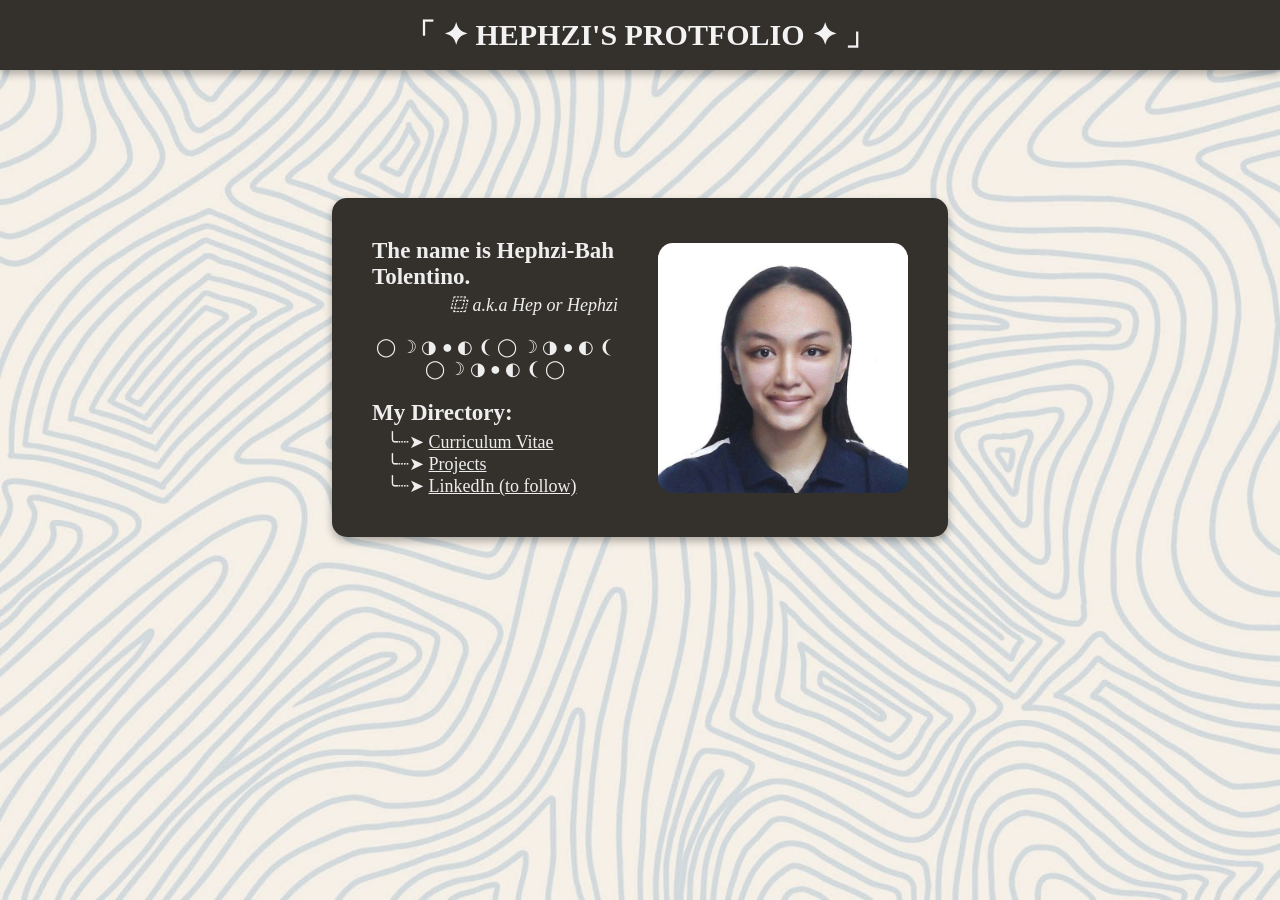
==== index.html @ 8d454d02 "Update on image" ====
<!DOCTYPE html>
<html>
     <title>
          My Portfolio
     </title>

     <head>
          <style>
               @font-face {
                    font-family: 'Georgia';
                    src: url('Georgia.ttf') format('truetype');
               }

               * {
                    margin: 0;
                    padding: 0;

                    font-family: 'Georgia';
               }

               body {
                    min-height: 100vh;
                    background-color: #f4f3ee;
               }

               body::before {
                    content: "";
                    position: fixed;
                    top: 0; left: 0; right: 0; bottom: 0;

                    background-image: url('image/bg.jpg');
                    background-size: cover;
                    background-position: center;
                    background-repeat: no-repeat;
                    background-attachment: fixed;
                    
                    opacity: 50%;
                    z-index: -1;
               }

               .rectangle-bar {
                    font-size: 30px;
                    height: 60px;
                    padding: 5px;

                    background-color: #34312d;
                    border: none;
                    display: flex;
                    justify-content: center;
                    align-items: center;
                    color: #f3f3f4;

                    box-shadow: 0 4px 8px rgba(0, 0, 0, 0.3);
               }

               .id-card {
                    font-size: 30px;
                    width: 45%;
                    padding: 20px;

                    background-color: #34312d;
                    display: flex; 
                    align-items: center;
                    color: #EEEEEE;

                    margin: auto;
                    margin-top: 10%;
                    border-radius: 15px;

                    box-shadow: 0 4px 8px rgba(0, 0, 0, 0.3);
               }

               .text-container {
                    display: flex;
                    flex-direction: column;
                    align-content: center;
                    align-self: center;

                    height: 100%;
                    width: 170%;
                    padding: 20px;
               }

               .image-container {
                    display: flex;
                    align-content: right;
                    align-self: right;
                    justify-content: right;

                    height: 100%;
                    width: 100%;
                    padding: 20px;
               }

               .id-card img {
                    width: 250px; 
                    border-radius: 15px;
               }

               #alias {
                    font-style: italic; 
                    font-size: 18px; 
                    text-align: right;
               }

               #break {
                    font-size: 18px; 
                    text-align: center; 
                    color: #EEEEEE; 
                    margin-top: 20px;
                    margin-bottom: 20px;
               }

               .links {
                    font-size: 18px;
                    text-align: left;
                    margin-left: 15px;
               }

               .links a {
                    text-decoration: underline;
                    color: #EEEEEE;
               }

               h4, h5 {
                    font-size: 23px;
                    margin-bottom: 5px;
               }

               .bold {
                    font-weight: bold;
               }

               .id-inside {
                    width: 100%;
                    display: flex;
                    flex-direction: row;
                    align-items: center;
                    justify-content: center;
               }
          </style>
     </head>

     <body>

          <div class="rectangle-bar">
               <span class="bold">「 ✦  HEPHZI'S PROTFOLIO ✦ 」</span>
          </div>

          <div class="id-card">
               <div class="id-inside">
                    <div class="text-container">
                         <h4>
                                   The name is Hephzi-Bah Tolentino.
                         </h4>

                         <p id="alias">
                                   ⿻ a.k.a Hep or Hephzi
                         </p>

                         <p id="break">
                                   ◯ ☽ ◑ ● ◐ ❨ ◯ ☽ ◑ ● ◐ ❨ ◯ ☽ ◑ ● ◐ ❨ ◯
                         </p>

                         <h5>
                                   My Directory:
                         </h5>

                         <p class="links">
                                   ╰┈➤ <a href="aboutme.html"> Curriculum Vitae </a> <br>
                                   ╰┈➤ <a href="https://github.com/strangeshands?tab=repositories" target="_blank" rel="noopener noreferrer"> Projects </a> <br>
                                   ╰┈➤ <a href=""> LinkedIn (to follow) </a> <br>
                         </p>
                    </div>
                    
                    <div class="image-container">
                         <img src="image/hep-pfp.jpg"/>
                    </div>
               </div>
           </div>    

     </body>
</html>
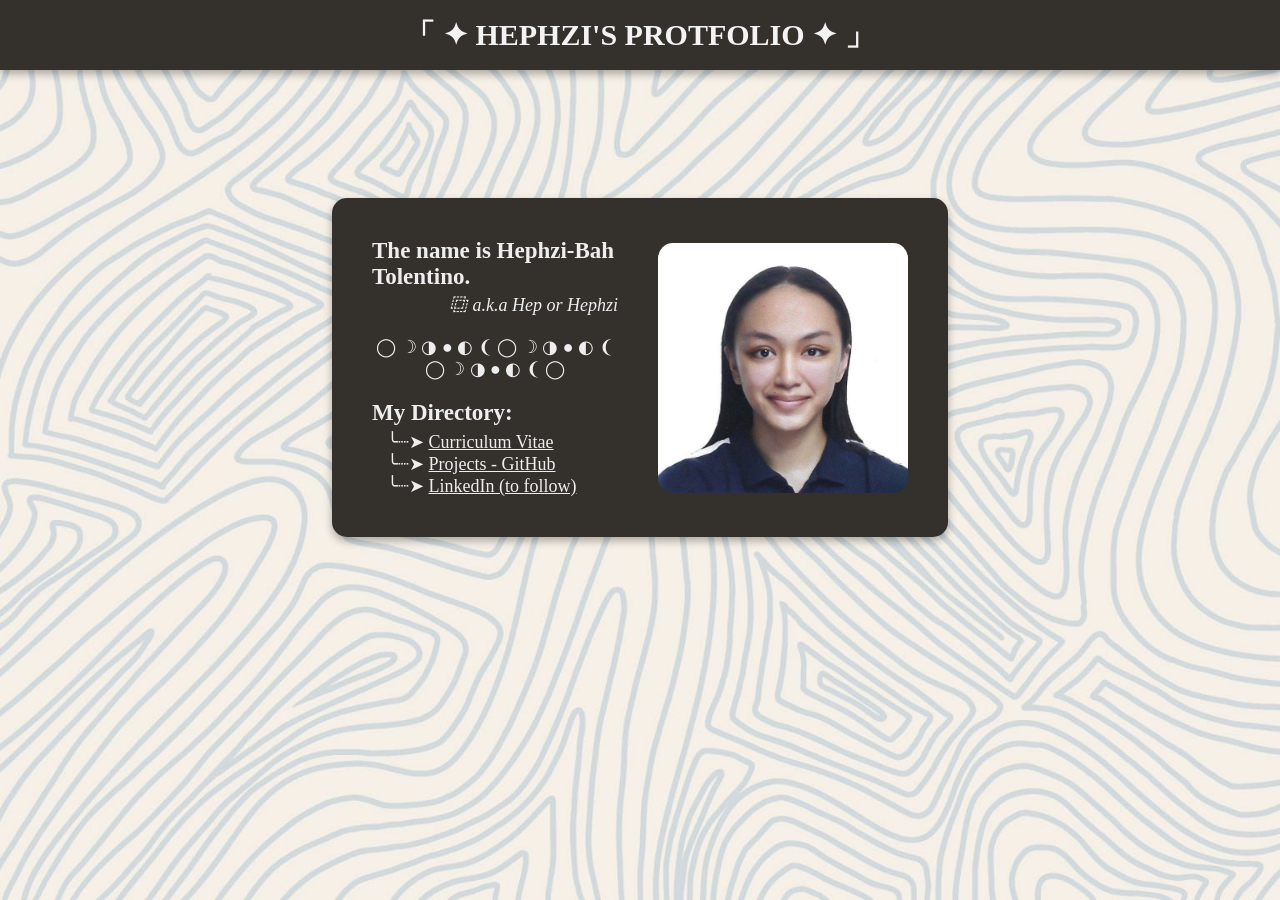
==== commit 89999b9d: "Updated links" ====
--- a/index.html
+++ b/index.html
@@ -168,7 +168,7 @@
 
                          <p class="links">
                                    ╰┈➤ <a href="aboutme.html"> Curriculum Vitae </a> <br>
-                                   ╰┈➤ <a href="https://github.com/strangeshands?tab=repositories" target="_blank" rel="noopener noreferrer"> Projects </a> <br>
+                                   ╰┈➤ <a href="https://github.com/strangeshands" target="_blank" rel="noopener noreferrer"> Projects - GitHub </a> <br>
                                    ╰┈➤ <a href=""> LinkedIn (to follow) </a> <br>
                          </p>
                     </div>
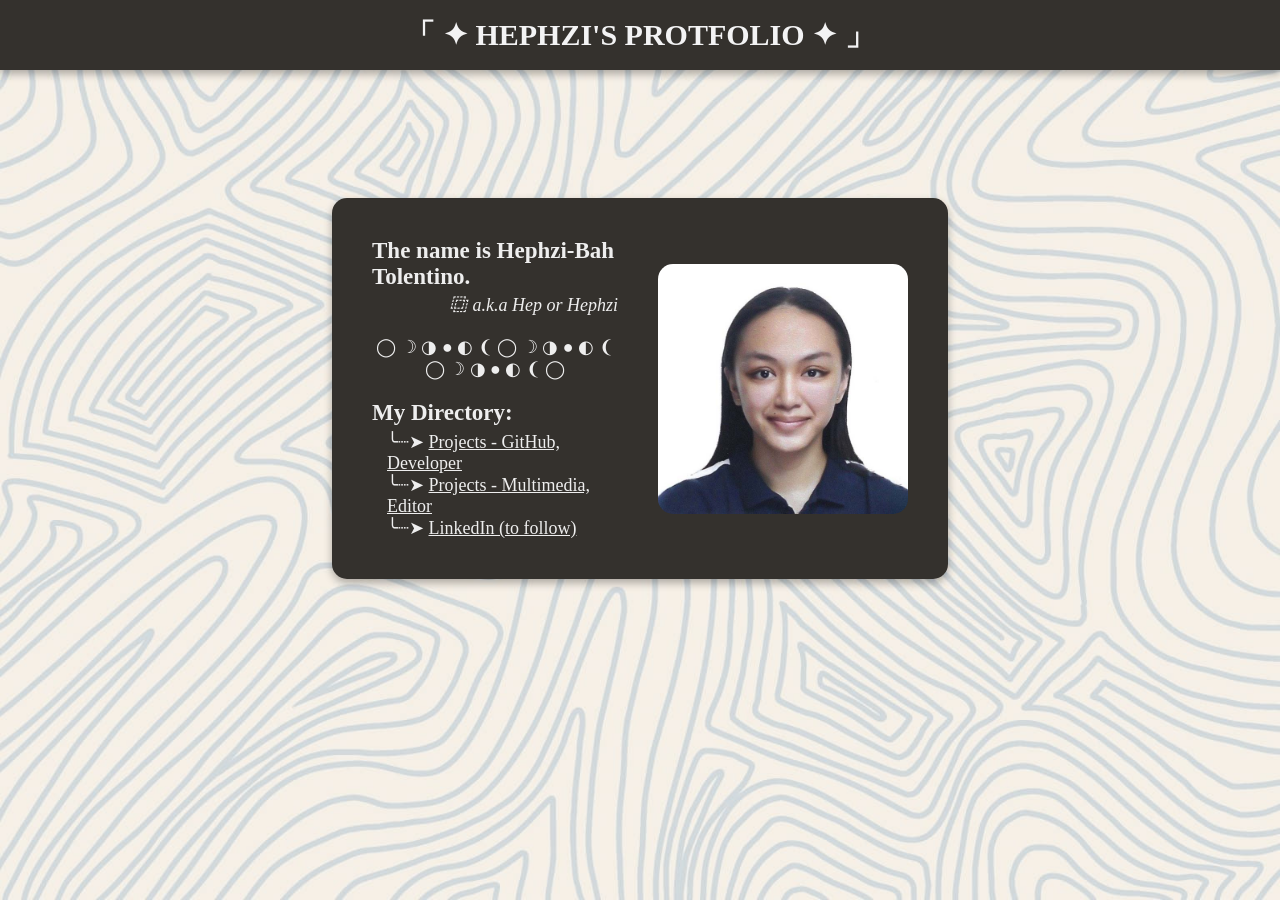
==== commit 655fed0d: "mm portfolio" ====
--- a/index.html
+++ b/index.html
@@ -167,8 +167,8 @@
                          </h5>
 
                          <p class="links">
-                                   ╰┈➤ <a href="aboutme.html"> Curriculum Vitae </a> <br>
-                                   ╰┈➤ <a href="https://github.com/strangeshands" target="_blank" rel="noopener noreferrer"> Projects - GitHub </a> <br>
+                                   ╰┈➤ <a href="https://github.com/strangeshands" target="_blank" rel="noopener noreferrer"> Projects - GitHub, Developer </a> <br>
+                                   ╰┈➤ <a href="mmportfolio.html" target="_blank" rel="noopener noreferrer"> Projects - Multimedia, Editor </a> <br>
                                    ╰┈➤ <a href=""> LinkedIn (to follow) </a> <br>
                          </p>
                     </div>
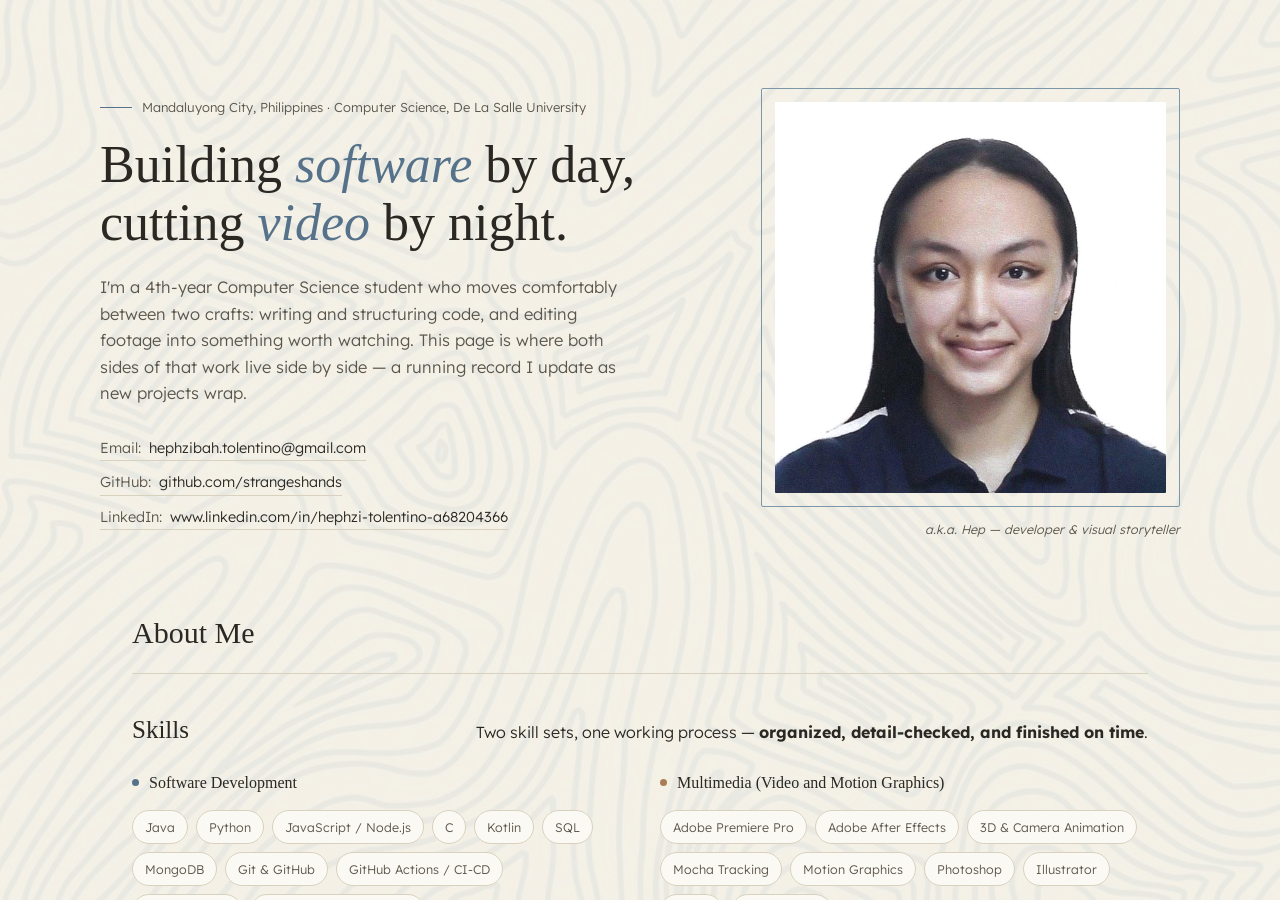
==== commit ecca1f42: "add main and index" ====
--- a/index.html
+++ b/index.html
@@ -1,183 +1,14 @@
 <!DOCTYPE html>
-<html>
-     <title>
-          My Portfolio
-     </title>
-
-     <head>
-          <style>
-               @font-face {
-                    font-family: 'Georgia';
-                    src: url('Georgia.ttf') format('truetype');
-               }
-
-               * {
-                    margin: 0;
-                    padding: 0;
-
-                    font-family: 'Georgia';
-               }
-
-               body {
-                    min-height: 100vh;
-                    background-color: #f4f3ee;
-               }
-
-               body::before {
-                    content: "";
-                    position: fixed;
-                    top: 0; left: 0; right: 0; bottom: 0;
-
-                    background-image: url('image/bg.jpg');
-                    background-size: cover;
-                    background-position: center;
-                    background-repeat: no-repeat;
-                    background-attachment: fixed;
-                    
-                    opacity: 50%;
-                    z-index: -1;
-               }
-
-               .rectangle-bar {
-                    font-size: 30px;
-                    height: 60px;
-                    padding: 5px;
-
-                    background-color: #34312d;
-                    border: none;
-                    display: flex;
-                    justify-content: center;
-                    align-items: center;
-                    color: #f3f3f4;
-
-                    box-shadow: 0 4px 8px rgba(0, 0, 0, 0.3);
-               }
-
-               .id-card {
-                    font-size: 30px;
-                    width: 45%;
-                    padding: 20px;
-
-                    background-color: #34312d;
-                    display: flex; 
-                    align-items: center;
-                    color: #EEEEEE;
-
-                    margin: auto;
-                    margin-top: 10%;
-                    border-radius: 15px;
-
-                    box-shadow: 0 4px 8px rgba(0, 0, 0, 0.3);
-               }
-
-               .text-container {
-                    display: flex;
-                    flex-direction: column;
-                    align-content: center;
-                    align-self: center;
-
-                    height: 100%;
-                    width: 170%;
-                    padding: 20px;
-               }
-
-               .image-container {
-                    display: flex;
-                    align-content: right;
-                    align-self: right;
-                    justify-content: right;
-
-                    height: 100%;
-                    width: 100%;
-                    padding: 20px;
-               }
-
-               .id-card img {
-                    width: 250px; 
-                    border-radius: 15px;
-               }
-
-               #alias {
-                    font-style: italic; 
-                    font-size: 18px; 
-                    text-align: right;
-               }
-
-               #break {
-                    font-size: 18px; 
-                    text-align: center; 
-                    color: #EEEEEE; 
-                    margin-top: 20px;
-                    margin-bottom: 20px;
-               }
-
-               .links {
-                    font-size: 18px;
-                    text-align: left;
-                    margin-left: 15px;
-               }
-
-               .links a {
-                    text-decoration: underline;
-                    color: #EEEEEE;
-               }
-
-               h4, h5 {
-                    font-size: 23px;
-                    margin-bottom: 5px;
-               }
-
-               .bold {
-                    font-weight: bold;
-               }
-
-               .id-inside {
-                    width: 100%;
-                    display: flex;
-                    flex-direction: row;
-                    align-items: center;
-                    justify-content: center;
-               }
-          </style>
-     </head>
-
-     <body>
-
-          <div class="rectangle-bar">
-               <span class="bold">「 ✦  HEPHZI'S PROTFOLIO ✦ 」</span>
-          </div>
-
-          <div class="id-card">
-               <div class="id-inside">
-                    <div class="text-container">
-                         <h4>
-                                   The name is Hephzi-Bah Tolentino.
-                         </h4>
-
-                         <p id="alias">
-                                   ⿻ a.k.a Hep or Hephzi
-                         </p>
-
-                         <p id="break">
-                                   ◯ ☽ ◑ ● ◐ ❨ ◯ ☽ ◑ ● ◐ ❨ ◯ ☽ ◑ ● ◐ ❨ ◯
-                         </p>
-
-                         <h5>
-                                   My Directory:
-                         </h5>
-
-                         <p class="links">
-                                   ╰┈➤ <a href="https://github.com/strangeshands" target="_blank" rel="noopener noreferrer"> Projects - GitHub, Developer </a> <br>
-                                   ╰┈➤ <a href="mmportfolio.html" target="_blank" rel="noopener noreferrer"> Projects - Multimedia, Editor </a> <br>
-                                   ╰┈➤ <a href=""> LinkedIn (to follow) </a> <br>
-                         </p>
-                    </div>
-                    
-                    <div class="image-container">
-                         <img src="image/hep-pfp.jpg"/>
-                    </div>
-               </div>
-           </div>    
-
-     </body>
+<html lang="en">
+<head>
+    <meta charset="UTF-8">
+    <meta http-equiv="refresh" content="0; url=pages/main.html">
+    <title>HTolentino Portfolio</title>
+</head>
+<body>
+    <p>
+        Redirecting...
+        <a href="pages/index.html">Click here if you are not redirected.</a>
+    </p>
+</body>
 </html>
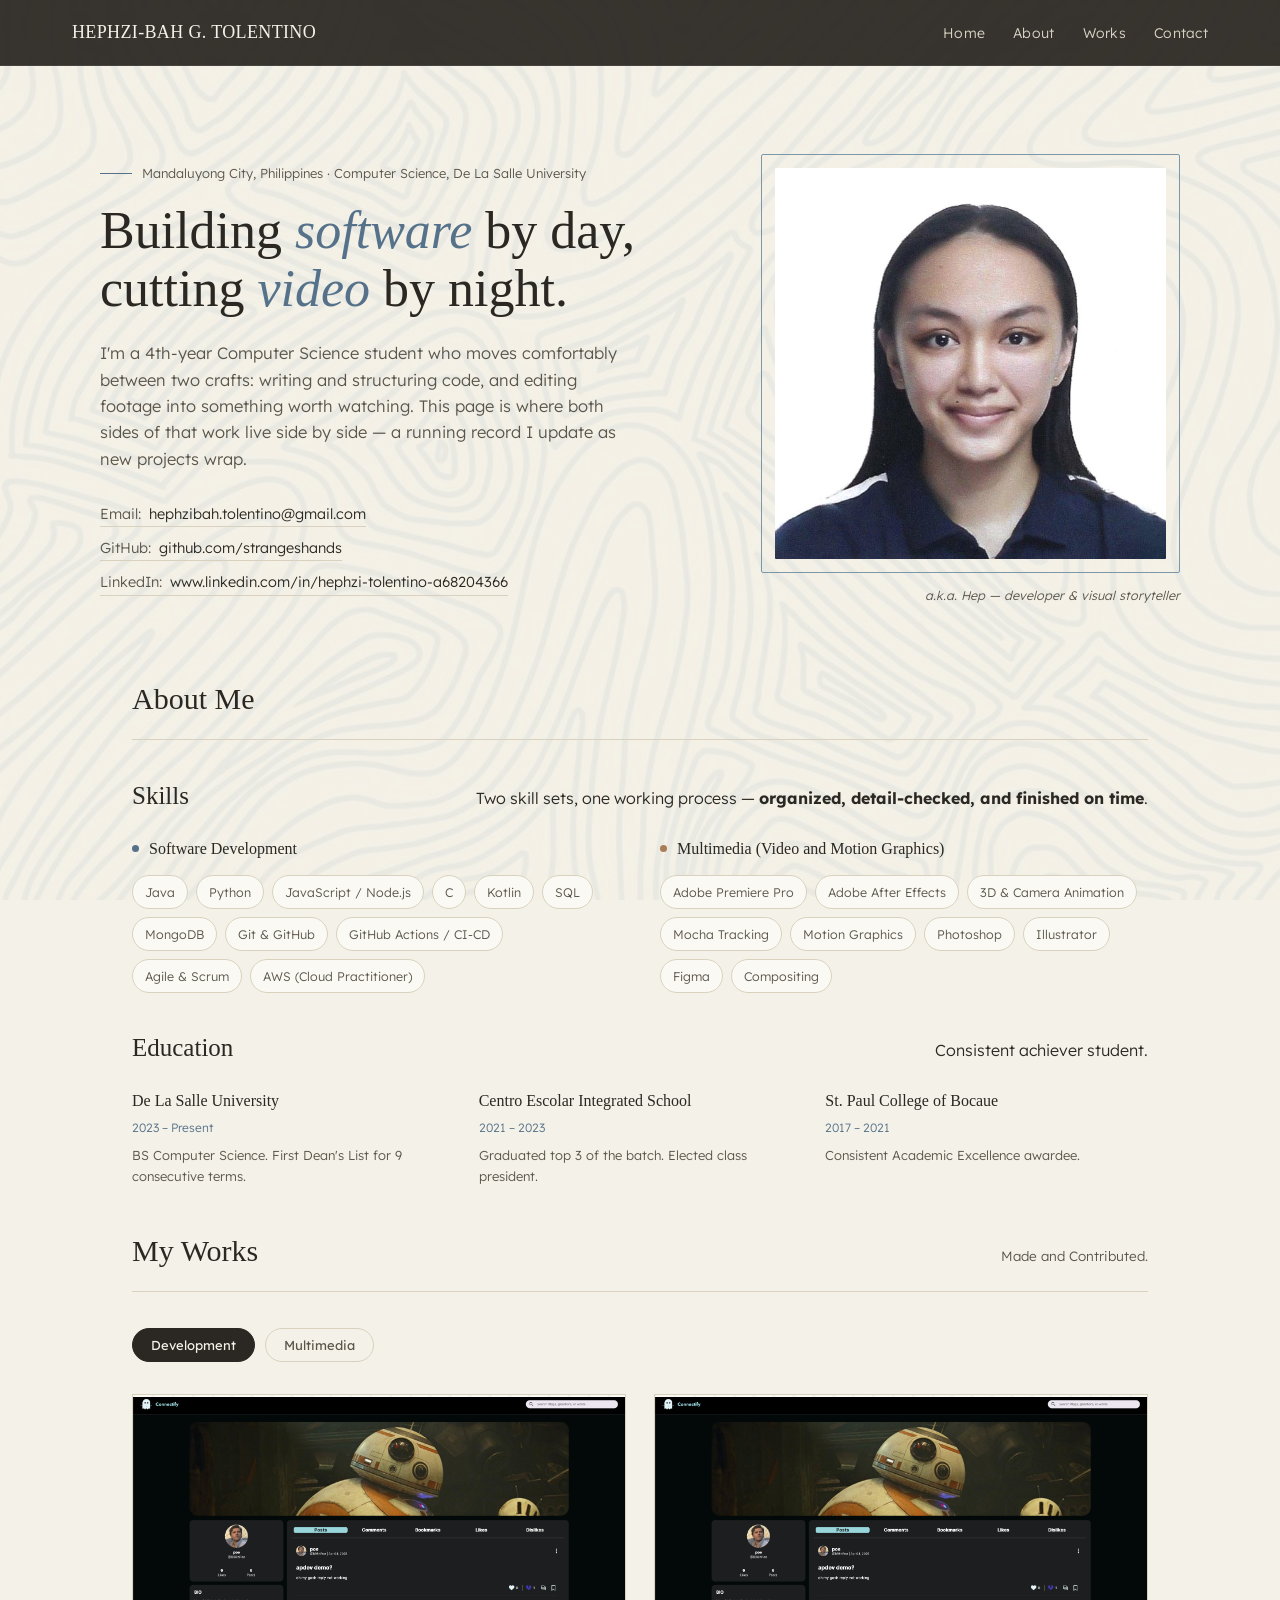
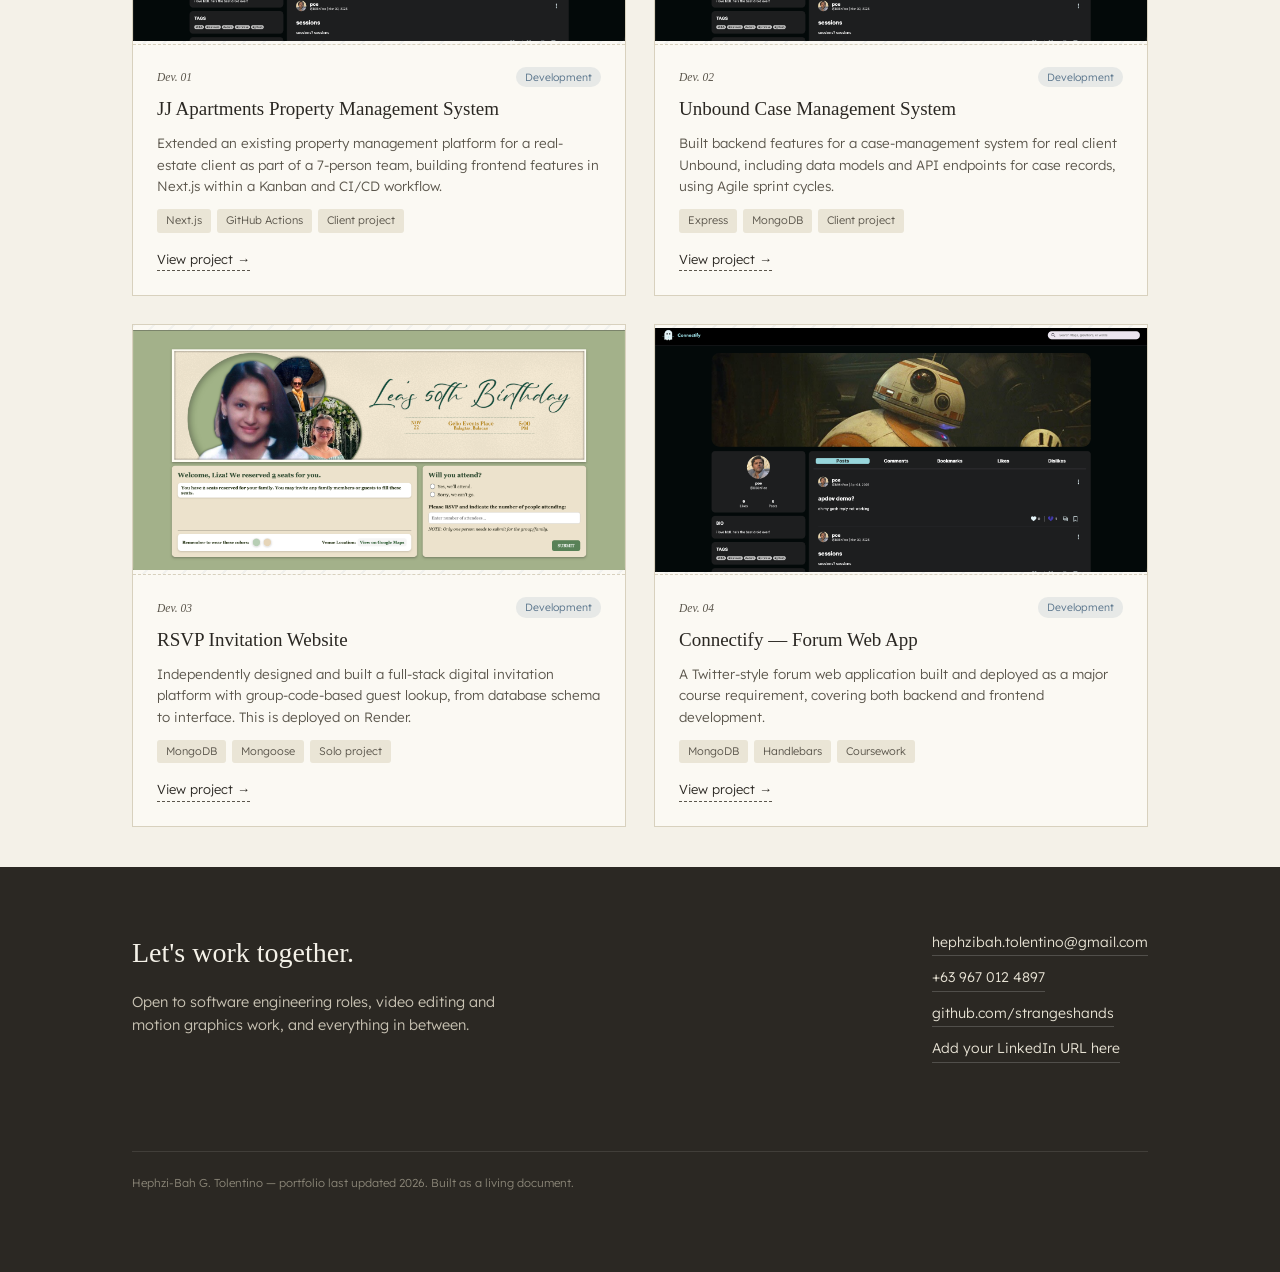
==== commit 7f2d41fa: "moved index" ====
--- a/index.html
+++ b/index.html
@@ -1,14 +1,175 @@
-<!DOCTYPE html>
+<!doctype html>
 <html lang="en">
-<head>
-    <meta charset="UTF-8">
-    <meta http-equiv="refresh" content="0; url=pages/main.html">
-    <title>HTolentino Portfolio</title>
-</head>
-<body>
-    <p>
-        Redirecting...
-        <a href="pages/index.html">Click here if you are not redirected.</a>
-    </p>
-</body>
-</html>+    <head>
+        <meta charset="UTF-8" />
+        <meta name="viewport" content="width=device-width, initial-scale=1.0" />
+        <title>Hephzi-Bah Tolentino — Portfolio</title>
+        <link rel="preconnect" href="https://fonts.googleapis.com" />
+        <link rel="preconnect" href="https://fonts.gstatic.com" crossorigin />
+        <link
+            href="https://fonts.googleapis.com/css2?family=Lexend:wght@300;400;500;600;700&display=swap"
+            rel="stylesheet"
+        />
+        <link rel="stylesheet" href="/css/style.css" />
+    </head>
+
+    <body>
+        <!-- ================= HEADER / DIRECTORY ================= -->
+        <div id="header"></div>
+        <script src="/script/load_header.js"></script>
+
+        <!-- ================= HERO ================= -->
+        <header class="hero wrap">
+            <div class="hero-grid">
+                <div>
+                    <p class="eyebrow">
+                        <span class="rule"></span> Mandaluyong City, Philippines
+                        · Computer Science, De La Salle University
+                    </p>
+                    <h1>
+                        Building <em>software</em> by day,<br />
+                        cutting <em>video</em> by night.
+                    </h1>
+                    <p class="lede">
+                        I'm a 4th-year Computer Science student who moves
+                        comfortably between two crafts: writing and structuring
+                        code, and editing footage into something worth watching.
+                        This page is where both sides of that work live side by
+                        side — a running record I update as new projects wrap.
+                    </p>
+                    <div class="hero-links">
+                        <a href="mailto:hephzibah.tolentino@gmail.com"
+                            ><span class="tag">Email:</span
+                            >hephzibah.tolentino@gmail.com</a
+                        >
+                        <a
+                            href="https://github.com/strangeshands"
+                            target="_blank"
+                            rel="noopener noreferrer"
+                            ><span class="tag">GitHub:</span
+                            >github.com/strangeshands</a
+                        >
+                        <a href="#"
+                            ><span class="tag">LinkedIn:</span
+                            >www.linkedin.com/in/hephzi-tolentino-a68204366</a
+                        >
+                    </div>
+                </div>
+                <div>
+                    <div class="portrait-frame">
+                        <img src="/image/hep-pfp.jpg" />
+                    </div>
+                    <p class="portrait-caption">
+                        a.k.a. Hep — developer &amp; visual storyteller
+                    </p>
+                </div>
+            </div>
+        </header>
+
+        <!-- ================= ABOUT / SKILLS ================= -->
+        <section id="about" class="wrap">
+            <div class="section-head">
+                <h2>About Me</h2>
+            </div>
+
+            <div class="subsection-head">
+                <h2>Skills</h2>
+                <p class="note">
+                    Two skill sets, one working process —
+                    <b>organized, detail-checked, and finished on time</b>.
+                </p>
+            </div>
+
+            <div class="about-grid">
+                <div class="skill-col dev">
+                    <h3><span class="dot"></span> Software Development</h3>
+                    <ul>
+                        <li>Java</li>
+                        <li>Python</li>
+                        <li>JavaScript / Node.js</li>
+                        <li>C</li>
+                        <li>Kotlin</li>
+                        <li>SQL</li>
+                        <li>MongoDB</li>
+                        <li>Git &amp; GitHub</li>
+                        <li>GitHub Actions / CI-CD</li>
+                        <li>Agile &amp; Scrum</li>
+                        <li>AWS (Cloud Practitioner)</li>
+                    </ul>
+                </div>
+                <div class="skill-col mm">
+                    <h3>
+                        <span class="dot"></span> Multimedia (Video and Motion
+                        Graphics)
+                    </h3>
+                    <ul>
+                        <li>Adobe Premiere Pro</li>
+                        <li>Adobe After Effects</li>
+                        <li>3D &amp; Camera Animation</li>
+                        <li>Mocha Tracking</li>
+                        <li>Motion Graphics</li>
+                        <li>Photoshop</li>
+                        <li>Illustrator</li>
+                        <li>Figma</li>
+                        <li>Compositing</li>
+                    </ul>
+                </div>
+            </div>
+
+            <div class="subsection-head">
+                <h2>Education</h2>
+                <p class="note">Consistent achiever student.</p>
+            </div>
+
+            <div class="edu-strip">
+                <div class="edu-item">
+                    <h4>De La Salle University</h4>
+                    <p class="years">2023 – Present</p>
+                    <p>
+                        BS Computer Science. First Dean's List for 9 consecutive
+                        terms.
+                    </p>
+                </div>
+                <div class="edu-item">
+                    <h4>Centro Escolar Integrated School</h4>
+                    <p class="years">2021 – 2023</p>
+                    <p>
+                        Graduated top 3 of the batch. Elected class president.
+                    </p>
+                </div>
+                <div class="edu-item">
+                    <h4>St. Paul College of Bocaue</h4>
+                    <p class="years">2017 – 2021</p>
+                    <p>Consistent Academic Excellence awardee.</p>
+                </div>
+            </div>
+        </section>
+
+        <!-- ================= WORKS ================= -->
+        <section id="works" class="wrap">
+            <div class="section-head">
+                <h2>My Works</h2>
+                <p class="note">Made and Contributed.</p>
+            </div>
+
+            <div class="filter-pills" id="filterPills">
+                <button class="pill" id="dev_button" data-filter="dev">
+                    Development
+                </button>
+                <button class="pill" id="mm_button" data-filter="mm">
+                    Multimedia
+                </button>
+            </div>
+
+            <div class="works-grid" id="worksGrid">
+                <!-- Projects are loaded by portf.js -->
+            </div>
+        </section>
+
+        <script src="/script/script_index.js"></script>
+
+        <!-- ================= FOOTER / CONTACT ================= -->
+        <div id="footer"></div>
+        <script src="/script/load_footer.js"></script>
+    </body>
+</html>
--- a/css/style.css
+++ b/css/style.css
@@ -0,0 +1,677 @@
+:root {
+    --cream: #f4f1e8;
+    --cream-alt: #eae5d6;
+    --paper: #fbf9f3;
+    --ink: #2b2823;
+    --ink-soft: #5b564c;
+    --line-blue: #7c97a8;
+    --line-blue-deep: #56728a;
+    --clay: #a97c56;
+    --rule: #d8d1be;
+}
+
+* {
+    margin: 0;
+    padding: 0;
+    box-sizing: border-box;
+}
+
+html {
+    scroll-behavior: smooth;
+}
+
+body {
+    background: var(--cream);
+    color: var(--ink);
+    font-family: "Lexend", sans-serif;
+    font-weight: 300;
+    line-height: 1.6;
+    position: relative;
+}
+
+body::before {
+    content: "";
+    position: fixed;
+    inset: 0;
+    background-image: url("[data-uri]");
+    background-size: cover;
+    background-position: center;
+    opacity: 0.16;
+    z-index: -1;
+}
+
+h1,
+h2,
+h3 {
+    font-family: Georgia, "Times New Roman", serif;
+    font-weight: 400;
+    color: var(--ink);
+}
+
+a {
+    color: inherit;
+}
+
+.wrap {
+    max-width: 1080px;
+    margin: 0 auto;
+    padding: 0 32px;
+    margin-bottom: 40px;
+}
+
+/* ---------- NAV ---------- */
+
+nav {
+    position: sticky;
+    top: 0;
+    z-index: 50;
+    background: rgba(43, 40, 35, 0.94);
+    backdrop-filter: blur(6px);
+    border-bottom: 1px solid rgba(255, 255, 255, 0.08);
+}
+
+.nav-inner {
+    max-width: 1200px;
+    margin: 0 auto;
+    padding: 18px 32px;
+    display: flex;
+    align-items: center;
+    justify-content: space-between;
+}
+
+.nav-name {
+    font-family: Georgia, serif;
+    font-size: 18px;
+    letter-spacing: 0.02em;
+    color: var(--cream);
+}
+
+.nav-links {
+    display: flex;
+    gap: 28px;
+    list-style: none;
+}
+
+.nav-links a {
+    text-decoration: none;
+    color: #d9d4c6;
+    font-size: 14px;
+    letter-spacing: 0.02em;
+    transition: color 0.2s ease;
+}
+
+.nav-links a:hover {
+    color: var(--cream);
+}
+
+.nav-toggle {
+    display: none;
+    flex-direction: column;
+    gap: 4px;
+    background: none;
+    border: none;
+    cursor: pointer;
+    padding: 4px;
+}
+
+.nav-toggle span {
+    width: 22px;
+    height: 2px;
+    background: var(--cream);
+    display: block;
+}
+
+/* ---------- HERO ---------- */
+
+.hero {
+    padding: 88px 0 30px;
+}
+
+.hero-grid {
+    display: grid;
+    grid-template-columns: 1.3fr 0.9fr;
+    gap: 56px;
+    align-items: center;
+}
+
+.eyebrow {
+    font-size: 13px;
+    color: var(--ink-soft);
+    margin-bottom: 18px;
+    display: flex;
+    align-items: center;
+    gap: 10px;
+}
+
+.eyebrow .rule {
+    width: 32px;
+    height: 1px;
+    background: var(--line-blue-deep);
+    display: inline-block;
+}
+
+.hero h1 {
+    font-size: 52px;
+    line-height: 1.12;
+    margin-bottom: 22px;
+}
+
+.hero h1 em {
+    font-style: italic;
+    color: var(--line-blue-deep);
+}
+
+.hero p.lede {
+    font-size: 16.5px;
+    color: var(--ink-soft);
+    max-width: 52ch;
+    margin-bottom: 30px;
+}
+
+.hero-links {
+    display: flex;
+    flex-direction: column;
+    gap: 9px;
+}
+
+.hero-links a {
+    text-decoration: none;
+    font-size: 14.5px;
+    color: var(--ink);
+    border-bottom: 1px solid var(--rule);
+    width: fit-content;
+    padding-bottom: 1px;
+    transition:
+        border-color 0.2s ease,
+        color 0.2s ease;
+}
+
+.hero-links a:hover {
+    border-color: var(--ink);
+    color: var(--line-blue-deep);
+}
+
+.hero-links span.tag {
+    color: var(--ink-soft);
+    margin-right: 8px;
+}
+
+.portrait-frame {
+    position: relative;
+    padding: 14px;
+}
+
+.portrait-frame::before {
+    content: "";
+    position: absolute;
+    inset: 0;
+    border: 1px solid var(--line-blue);
+    border-radius: 2px;
+}
+
+.portrait-frame img {
+    width: 100%;
+    display: block;
+    filter: grayscale(12%) contrast(1.02);
+    border-radius: 1px;
+}
+
+.portrait-caption {
+    margin-top: 12px;
+    font-size: 12.5px;
+    color: var(--ink-soft);
+    text-align: right;
+    font-style: italic;
+}
+
+/* ---------- SECTION HEADERS ---------- */
+
+section {
+    padding: 64px 0;
+}
+
+.section-head {
+    display: flex;
+    align-items: baseline;
+    justify-content: space-between;
+    margin-bottom: 36px;
+    margin-top: 30px;
+    border-bottom: 1px solid var(--rule);
+    padding-bottom: 16px;
+    flex-wrap: wrap;
+    gap: 12px;
+}
+
+.subsection-head {
+    display: flex;
+    align-items: baseline;
+    justify-content: space-between;
+    margin-bottom: 20px;
+    flex-wrap: wrap;
+    gap: 12px;
+}
+
+.subsection-head h2 {
+    font-size: 25px;
+}
+
+.section-head h2 {
+    font-size: 30px;
+}
+
+.section-head .note {
+    font-size: 13.5px;
+    color: var(--ink-soft);
+    max-width: 50ch;
+}
+
+/* ---------- ABOUT / SKILLS ---------- */
+
+.about-grid {
+    display: grid;
+    grid-template-columns: 1fr 1fr;
+    gap: 40px;
+    margin-bottom: 35px;
+}
+
+.skill-col h3 {
+    font-size: 16px;
+    margin-bottom: 14px;
+    display: flex;
+    align-items: center;
+    gap: 10px;
+}
+
+.skill-col h3 .dot {
+    width: 7px;
+    height: 7px;
+    border-radius: 50%;
+    display: inline-block;
+}
+
+.skill-col.dev h3 .dot {
+    background: var(--line-blue-deep);
+}
+.skill-col.mm h3 .dot {
+    background: var(--clay);
+}
+
+.skill-col ul {
+    list-style: none;
+    display: flex;
+    flex-wrap: wrap;
+    gap: 8px;
+}
+
+.skill-col li {
+    font-size: 12.5px;
+    padding: 6px 12px;
+    background: var(--paper);
+    border: 1px solid var(--rule);
+    border-radius: 20px;
+    color: var(--ink-soft);
+}
+
+.edu-strip {
+    display: grid;
+    grid-template-columns: repeat(3, 1fr);
+    gap: 24px;
+}
+
+.edu-item h4 {
+    font-family: Georgia, serif;
+    font-weight: 400;
+    font-size: 16px;
+    margin-bottom: 4px;
+}
+
+.edu-item .years {
+    font-size: 12px;
+    color: var(--line-blue-deep);
+    margin-bottom: 8px;
+}
+
+.edu-item p {
+    font-size: 13px;
+    color: var(--ink-soft);
+}
+
+/* ---------- WORKS ---------- */
+
+.filter-pills {
+    display: flex;
+    gap: 10px;
+    margin-bottom: 8px;
+}
+
+.card-media {
+    width: 100%;
+    height: 250px;
+    overflow: hidden;
+}
+
+.card-media img {
+    width: 100%;
+    height: 100%;
+    display: block;
+    object-fit: contain;
+}
+
+.card-media video {
+    width: 100%;
+    height: 100%;
+    display: block;
+    object-fit: cover;
+}
+
+.pill {
+    font-family: "Lexend", sans-serif;
+    font-size: 13px;
+    padding: 8px 18px;
+    border-radius: 20px;
+    border: 1px solid var(--rule);
+    background: transparent;
+    color: var(--ink-soft);
+    cursor: pointer;
+    transition: all 0.2s ease;
+}
+
+.pill.active {
+    background: var(--ink);
+    color: var(--cream);
+    border-color: var(--ink);
+}
+
+.works-grid {
+    margin-top: 32px;
+    display: grid;
+    grid-template-columns: repeat(2, 1fr);
+    gap: 28px;
+}
+
+.card {
+    background: var(--paper);
+    border: 1px solid var(--rule);
+    display: flex;
+    flex-direction: column;
+    overflow: hidden;
+    transition:
+        transform 0.25s ease,
+        box-shadow 0.25s ease;
+}
+
+.card:hover {
+    transform: translateY(-3px);
+    box-shadow: 0 10px 24px rgba(43, 40, 35, 0.08);
+}
+
+.card-media {
+    aspect-ratio: 16/10;
+    border-bottom: 1px dashed var(--rule);
+    background: repeating-linear-gradient(
+        135deg,
+        rgba(124, 151, 168, 0.07) 0 2px,
+        transparent 2px 14px
+    );
+    display: flex;
+    flex-direction: column;
+    align-items: center;
+    justify-content: center;
+    gap: 10px;
+    color: var(--ink-soft);
+    position: relative;
+}
+
+.card-media svg {
+    width: 26px;
+    height: 26px;
+    opacity: 0.55;
+}
+
+.card-media .media-label {
+    font-size: 11.5px;
+    letter-spacing: 0.02em;
+    opacity: 0.7;
+}
+
+.card-body {
+    padding: 22px 24px 24px;
+    display: flex;
+    flex-direction: column;
+    gap: 10px;
+    flex: 1;
+}
+
+.card-meta {
+    display: flex;
+    align-items: center;
+    justify-content: space-between;
+    font-size: 11.5px;
+    color: var(--ink-soft);
+}
+
+.card-meta .num {
+    font-family: Georgia, serif;
+    font-style: italic;
+}
+
+.card-meta .cat {
+    padding: 2px 9px;
+    border-radius: 10px;
+    font-size: 10.5px;
+}
+
+.card[data-cat="dev"] .card-meta .cat {
+    background: rgba(124, 151, 168, 0.16);
+    color: var(--line-blue-deep);
+}
+
+.card[data-cat="mm"] .card-meta .cat {
+    background: rgba(169, 124, 86, 0.16);
+    color: var(--clay);
+}
+
+.card h3 {
+    font-size: 19px;
+    line-height: 1.3;
+}
+
+.card p.desc {
+    font-size: 13.5px;
+    color: var(--ink-soft);
+    flex: 1;
+}
+
+.tag-row {
+    display: flex;
+    flex-wrap: wrap;
+    gap: 6px;
+    margin-top: 2px;
+}
+
+.tag-row span {
+    font-size: 11px;
+    color: var(--ink-soft);
+    background: var(--cream-alt);
+    padding: 3px 9px;
+    border-radius: 3px;
+}
+
+.card-link {
+    margin-top: 6px;
+    font-size: 13px;
+    text-decoration: none;
+    color: var(--ink);
+    border-bottom: 1px dashed var(--ink-soft);
+    width: fit-content;
+    padding-bottom: 1px;
+}
+
+.card-link:hover {
+    color: var(--line-blue-deep);
+    border-color: var(--line-blue-deep);
+}
+
+/* ghost / add-new card */
+
+.card.ghost {
+    align-items: center;
+    justify-content: center;
+    text-align: center;
+    border-style: dashed;
+    background: transparent;
+    min-height: 260px;
+}
+
+.card.ghost .card-body {
+    align-items: center;
+    justify-content: center;
+    text-align: center;
+}
+
+.card.ghost svg {
+    width: 24px;
+    height: 24px;
+    opacity: 0.5;
+    margin-bottom: 6px;
+}
+
+.card.ghost h3 {
+    font-size: 15px;
+    color: var(--ink-soft);
+    font-family: "Lexend", sans-serif;
+    font-weight: 400;
+}
+
+.card.ghost p {
+    font-size: 12px;
+    color: var(--ink-soft);
+    max-width: 26ch;
+}
+
+/* ---------- CONTACT / FOOTER ---------- */
+
+#footer {
+    background: var(--ink);
+    color: var(--cream);
+    padding: 64px 0 40px;
+    margin-top: 20px;
+}
+
+footer .wrap {
+    display: grid;
+    grid-template-columns: 1.2fr 1fr;
+    gap: 40px;
+}
+
+footer h2 {
+    color: var(--cream);
+    font-size: 28px;
+    margin-bottom: 14px;
+}
+
+footer p.lede {
+    color: #c9c3b4;
+    font-size: 14.5px;
+    max-width: 44ch;
+}
+
+.footer-links {
+    display: flex;
+    flex-direction: column;
+    gap: 10px;
+    justify-self: end;
+}
+
+.footer-links a {
+    text-decoration: none;
+    color: #e7e2d4;
+    font-size: 14px;
+    border-bottom: 1px solid rgba(255, 255, 255, 0.18);
+    width: fit-content;
+    padding-bottom: 2px;
+}
+
+.footer-links a:hover {
+    border-color: var(--line-blue);
+    color: var(--line-blue);
+}
+
+.credit {
+    margin-top: 48px;
+    padding-top: 22px;
+    border-top: 1px solid rgba(255, 255, 255, 0.1);
+    font-size: 11.5px;
+    color: #8a8577;
+    grid-column: 1 / -1;
+}
+
+/* ---------- RESPONSIVE ---------- */
+
+@media (max-width: 800px) {
+    .hero-grid {
+        grid-template-columns: 1fr;
+    }
+    .portrait-frame {
+        max-width: 280px;
+        margin: 0 auto;
+        order: -1;
+    }
+    .hero h1 {
+        font-size: 38px;
+    }
+    .about-grid {
+        grid-template-columns: 1fr;
+        gap: 32px;
+    }
+    .edu-strip {
+        grid-template-columns: 1fr;
+    }
+    .works-grid {
+        grid-template-columns: 1fr;
+    }
+    .nav-links {
+        position: absolute;
+        top: 100%;
+        left: 0;
+        right: 0;
+        flex-direction: column;
+        background: rgba(43, 40, 35, 0.98);
+        padding: 20px 32px;
+        gap: 16px;
+        display: none;
+    }
+    .nav-links.open {
+        display: flex;
+    }
+    .nav-toggle {
+        display: flex;
+    }
+    footer .wrap {
+        grid-template-columns: 1fr;
+    }
+    .footer-links {
+        justify-self: start;
+    }
+}
+
+.more-works h3 {
+    margin-bottom: 0.5rem;
+}
+
+.more-works p {
+    margin-bottom: 1.25rem;
+}
+
+.more-works-links {
+    display: flex;
+    gap: 1.5rem;
+}
+
+.more-works-links a {
+    text-decoration: none;
+}
+
+.more-works-links a:hover {
+    text-decoration: underline;
+}
